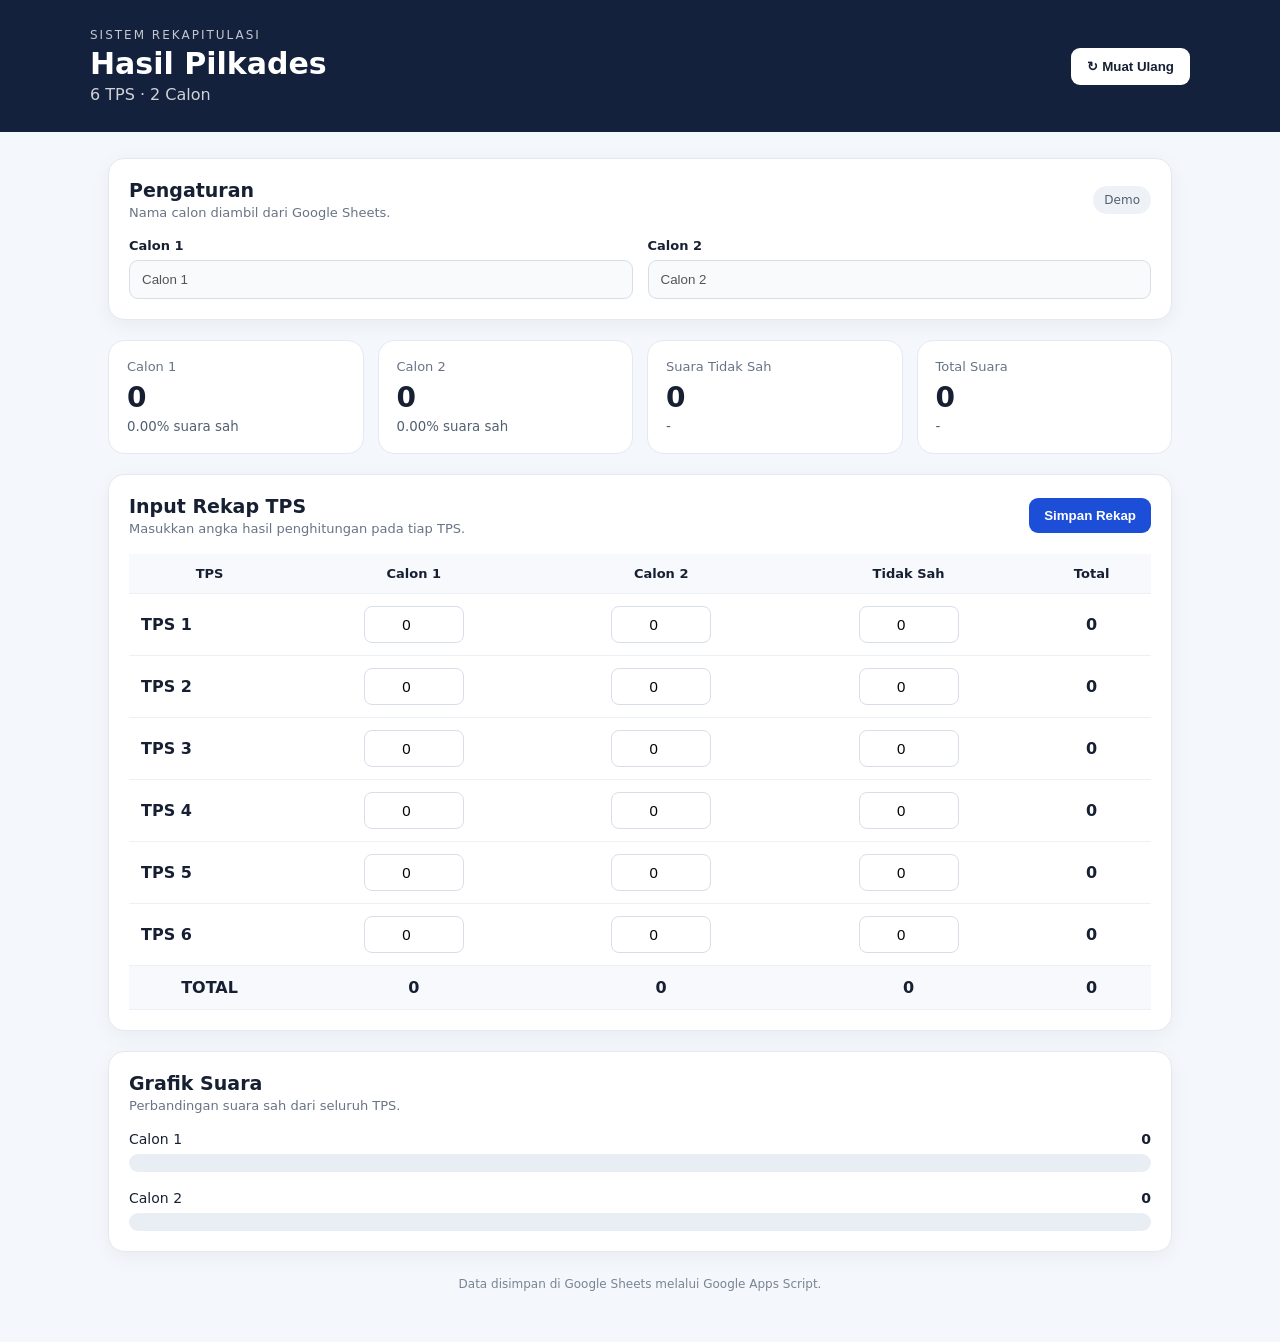
==== index.html @ 2b87ed10 "Add files via upload" ====
<!DOCTYPE html>
<html lang="id">
<head>
  <meta charset="UTF-8">
  <meta name="viewport" content="width=device-width, initial-scale=1.0">
  <title>Rekap Pilkades</title>
  <link rel="stylesheet" href="style.css">
</head>
<body>
  <header class="topbar">
    <div>
      <div class="eyebrow">SISTEM REKAPITULASI</div>
      <h1>Hasil Pilkades</h1>
      <p>6 TPS · 2 Calon</p>
    </div>
    <button id="refreshBtn" class="btn secondary">↻ Muat Ulang</button>
  </header>

  <main class="container">
    <section class="card settings">
      <div class="section-title">
        <div>
          <h2>Pengaturan</h2>
          <p>Nama calon diambil dari Google Sheets.</p>
        </div>
        <span id="status" class="status">Siap</span>
      </div>
      <div class="candidate-settings">
        <label>Calon 1<input id="candidate1" type="text" value="Calon 1" disabled></label>
        <label>Calon 2<input id="candidate2" type="text" value="Calon 2" disabled></label>
      </div>
    </section>

    <section class="summary-grid">
      <div class="summary-card"><span id="label1">Calon 1</span><strong id="sum1">0</strong><small id="pct1">0%</small></div>
      <div class="summary-card"><span id="label2">Calon 2</span><strong id="sum2">0</strong><small id="pct2">0%</small></div>
      <div class="summary-card"><span>Suara Tidak Sah</span><strong id="invalid">0</strong><small>-</small></div>
      <div class="summary-card"><span>Total Suara</span><strong id="grandTotal">0</strong><small>-</small></div>
    </section>

    <section class="card">
      <div class="section-title">
        <div>
          <h2>Input Rekap TPS</h2>
          <p>Masukkan angka hasil penghitungan pada tiap TPS.</p>
        </div>
        <button id="saveBtn" class="btn primary">Simpan Rekap</button>
      </div>

      <div class="table-wrap">
        <table>
          <thead>
            <tr>
              <th>TPS</th>
              <th id="th1">Calon 1</th>
              <th id="th2">Calon 2</th>
              <th>Tidak Sah</th>
              <th>Total</th>
            </tr>
          </thead>
          <tbody id="rows"></tbody>
          <tfoot>
            <tr>
              <th>TOTAL</th>
              <th id="foot1">0</th>
              <th id="foot2">0</th>
              <th id="footInvalid">0</th>
              <th id="footTotal">0</th>
            </tr>
          </tfoot>
        </table>
      </div>
    </section>

    <section class="card">
      <div class="section-title">
        <div>
          <h2>Grafik Suara</h2>
          <p>Perbandingan suara sah dari seluruh TPS.</p>
        </div>
      </div>
      <div class="bars">
        <div class="bar-group">
          <div class="bar-meta"><span id="barLabel1">Calon 1</span><b id="barValue1">0</b></div>
          <div class="bar-track"><div id="bar1" class="bar"></div></div>
        </div>
        <div class="bar-group">
          <div class="bar-meta"><span id="barLabel2">Calon 2</span><b id="barValue2">0</b></div>
          <div class="bar-track"><div id="bar2" class="bar"></div></div>
        </div>
      </div>
    </section>

    <p class="footer-note">Data disimpan di Google Sheets melalui Google Apps Script.</p>
  </main>

  <div id="toast" class="toast"></div>
  <script src="app.js"></script>
</body>
</html>
---- style.css ----
*{box-sizing:border-box}body{margin:0;font-family:Inter,system-ui,-apple-system,BlinkMacSystemFont,"Segoe UI",sans-serif;background:#f4f7fb;color:#172033}.topbar{background:#14213d;color:white;padding:28px max(20px,calc((100% - 1100px)/2));display:flex;justify-content:space-between;align-items:center;gap:20px}.eyebrow{font-size:12px;letter-spacing:2px;opacity:.75}.topbar h1{margin:4px 0;font-size:30px}.topbar p{margin:0;opacity:.8}.container{max-width:1100px;margin:26px auto;padding:0 18px}.card{background:white;border:1px solid #e4e9f0;border-radius:16px;padding:20px;margin-bottom:20px;box-shadow:0 5px 20px rgba(20,33,61,.05)}.section-title{display:flex;justify-content:space-between;align-items:center;gap:15px;margin-bottom:18px}.section-title h2{font-size:19px;margin:0 0 4px}.section-title p{margin:0;color:#697386;font-size:13px}.status{padding:7px 11px;border-radius:99px;background:#eef2f7;color:#526071;font-size:12px}.candidate-settings{display:grid;grid-template-columns:1fr 1fr;gap:15px}.candidate-settings label{font-size:13px;font-weight:700}.candidate-settings input{width:100%;margin-top:7px;padding:11px 12px;border:1px solid #d8dee8;border-radius:9px;background:#f8fafc}.summary-grid{display:grid;grid-template-columns:repeat(4,1fr);gap:14px;margin-bottom:20px}.summary-card{background:white;border:1px solid #e4e9f0;border-radius:16px;padding:18px}.summary-card span{display:block;color:#697386;font-size:13px}.summary-card strong{display:block;font-size:28px;margin:7px 0 2px}.summary-card small{color:#526071}.table-wrap{overflow-x:auto}table{width:100%;border-collapse:collapse;min-width:650px}th,td{border-bottom:1px solid #edf0f4;padding:12px;text-align:center}thead th{background:#f7f9fc;font-size:13px}tbody th{text-align:left}tfoot th{background:#f7f9fc}.number-input{width:100px;padding:9px;border:1px solid #d8dee8;border-radius:8px;text-align:center;font-size:15px}.row-total{font-weight:700}.btn{border:0;border-radius:9px;padding:10px 15px;font-weight:700;cursor:pointer}.primary{background:#1d4ed8;color:white}.secondary{background:white;color:#172033;border:1px solid rgba(255,255,255,.35)}.btn:disabled{opacity:.55;cursor:not-allowed}.bars{display:grid;gap:18px}.bar-meta{display:flex;justify-content:space-between;margin-bottom:7px;font-size:14px}.bar-track{height:18px;background:#e9eef5;border-radius:99px;overflow:hidden}.bar{height:100%;width:0;background:#1d4ed8;border-radius:99px;transition:width .3s}.footer-note{text-align:center;color:#7a8494;font-size:12px;padding:5px 0 25px}.toast{position:fixed;right:20px;bottom:20px;background:#172033;color:white;padding:12px 16px;border-radius:10px;opacity:0;transform:translateY(10px);transition:.2s;pointer-events:none}.toast.show{opacity:1;transform:none}@media(max-width:750px){.topbar{align-items:flex-start}.topbar h1{font-size:25px}.summary-grid{grid-template-columns:1fr 1fr}.candidate-settings{grid-template-columns:1fr}.section-title{align-items:flex-start;flex-direction:column}.section-title .btn{width:100%}}@media(max-width:430px){.summary-grid{grid-template-columns:1fr}.topbar{flex-direction:column}.secondary{width:100%}}
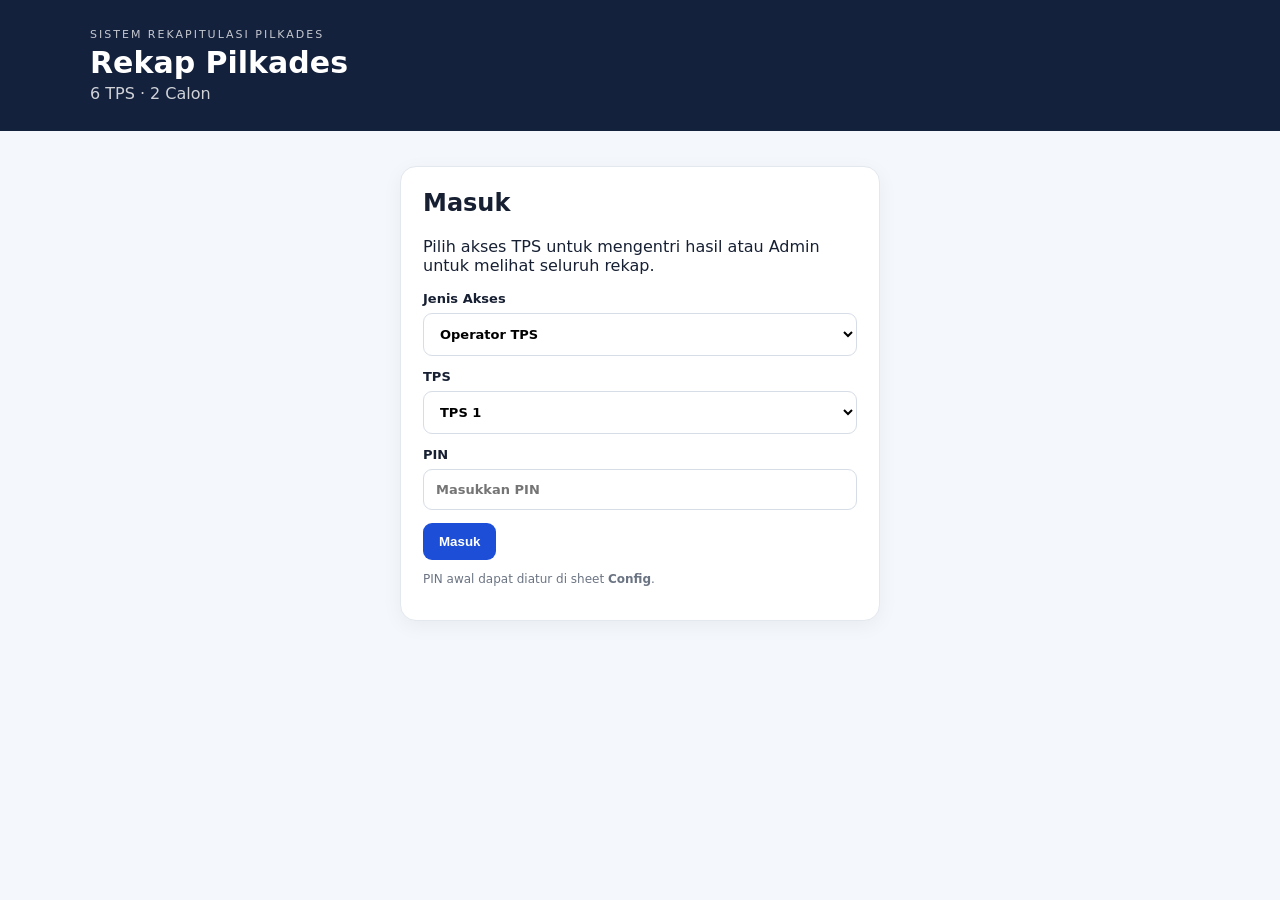
==== commit d24dbfd8: "Add files via upload" ====
--- a/index.html
+++ b/index.html
@@ -1,100 +1,70 @@
 <!DOCTYPE html>
 <html lang="id">
 <head>
-  <meta charset="UTF-8">
-  <meta name="viewport" content="width=device-width, initial-scale=1.0">
-  <title>Rekap Pilkades</title>
-  <link rel="stylesheet" href="style.css">
+<meta charset="UTF-8">
+<meta name="viewport" content="width=device-width,initial-scale=1">
+<title>Rekap Pilkades</title>
+<link rel="stylesheet" href="style.css">
 </head>
 <body>
-  <header class="topbar">
-    <div>
-      <div class="eyebrow">SISTEM REKAPITULASI</div>
-      <h1>Hasil Pilkades</h1>
-      <p>6 TPS · 2 Calon</p>
-    </div>
-    <button id="refreshBtn" class="btn secondary">↻ Muat Ulang</button>
-  </header>
+<header class="topbar">
+  <div><div class="eyebrow">SISTEM REKAPITULASI PILKADES</div><h1>Rekap Pilkades</h1><p>6 TPS · 2 Calon</p></div>
+</header>
 
-  <main class="container">
-    <section class="card settings">
-      <div class="section-title">
-        <div>
-          <h2>Pengaturan</h2>
-          <p>Nama calon diambil dari Google Sheets.</p>
-        </div>
-        <span id="status" class="status">Siap</span>
+<main class="container">
+  <section id="loginCard" class="card login">
+    <h2>Masuk</h2>
+    <p>Pilih akses TPS untuk mengentri hasil atau Admin untuk melihat seluruh rekap.</p>
+    <label>Jenis Akses
+      <select id="role">
+        <option value="tps">Operator TPS</option>
+        <option value="admin">Admin</option>
+      </select>
+    </label>
+    <label id="tpsWrap">TPS
+      <select id="tps">
+        <option value="1">TPS 1</option><option value="2">TPS 2</option><option value="3">TPS 3</option>
+        <option value="4">TPS 4</option><option value="5">TPS 5</option><option value="6">TPS 6</option>
+      </select>
+    </label>
+    <label>PIN <input id="pin" type="password" inputmode="numeric" placeholder="Masukkan PIN"></label>
+    <button id="loginBtn" class="btn primary">Masuk</button>
+    <p class="hint">PIN awal dapat diatur di sheet <b>Config</b>.</p>
+  </section>
+
+  <section id="tpsPanel" hidden>
+    <div class="panel-head"><div><span class="badge" id="tpsBadge">TPS 1</span><h2>Entri Hasil TPS</h2><p id="entryStatus">Belum ada data.</p></div><button class="btn secondary logout">Keluar</button></div>
+    <section class="card">
+      <div class="candidate-grid">
+        <label id="c1Label">Calon 1 <input id="c1" type="number" min="0" step="1" value="0"></label>
+        <label id="c2Label">Calon 2 <input id="c2" type="number" min="0" step="1" value="0"></label>
+        <label>Suara Tidak Sah <input id="invalid" type="number" min="0" step="1" value="0"></label>
       </div>
-      <div class="candidate-settings">
-        <label>Calon 1<input id="candidate1" type="text" value="Calon 1" disabled></label>
-        <label>Calon 2<input id="candidate2" type="text" value="Calon 2" disabled></label>
-      </div>
+      <div class="entry-total">Total suara TPS: <strong id="tpsTotal">0</strong></div>
+      <button id="saveTps" class="btn primary wide">Simpan Hasil TPS</button>
     </section>
+  </section>
 
+  <section id="adminPanel" hidden>
+    <div class="panel-head"><div><span class="badge">ADMIN</span><h2>Dashboard Rekapitulasi</h2><p id="lastUpdate">-</p></div><div class="actions"><button id="refresh" class="btn secondary">↻ Refresh</button><button class="btn secondary logout">Keluar</button></div></div>
     <section class="summary-grid">
-      <div class="summary-card"><span id="label1">Calon 1</span><strong id="sum1">0</strong><small id="pct1">0%</small></div>
-      <div class="summary-card"><span id="label2">Calon 2</span><strong id="sum2">0</strong><small id="pct2">0%</small></div>
-      <div class="summary-card"><span>Suara Tidak Sah</span><strong id="invalid">0</strong><small>-</small></div>
-      <div class="summary-card"><span>Total Suara</span><strong id="grandTotal">0</strong><small>-</small></div>
+      <div class="summary-card"><span id="label1">Calon 1</span><strong id="sum1">0</strong><small id="pct1">0% suara sah</small></div>
+      <div class="summary-card"><span id="label2">Calon 2</span><strong id="sum2">0</strong><small id="pct2">0% suara sah</small></div>
+      <div class="summary-card"><span>Suara Tidak Sah</span><strong id="sumInvalid">0</strong><small>-</small></div>
+      <div class="summary-card"><span>Total Suara</span><strong id="sumTotal">0</strong><small>-</small></div>
     </section>
-
     <section class="card">
-      <div class="section-title">
-        <div>
-          <h2>Input Rekap TPS</h2>
-          <p>Masukkan angka hasil penghitungan pada tiap TPS.</p>
-        </div>
-        <button id="saveBtn" class="btn primary">Simpan Rekap</button>
-      </div>
-
-      <div class="table-wrap">
-        <table>
-          <thead>
-            <tr>
-              <th>TPS</th>
-              <th id="th1">Calon 1</th>
-              <th id="th2">Calon 2</th>
-              <th>Tidak Sah</th>
-              <th>Total</th>
-            </tr>
-          </thead>
-          <tbody id="rows"></tbody>
-          <tfoot>
-            <tr>
-              <th>TOTAL</th>
-              <th id="foot1">0</th>
-              <th id="foot2">0</th>
-              <th id="footInvalid">0</th>
-              <th id="footTotal">0</th>
-            </tr>
-          </tfoot>
-        </table>
-      </div>
+      <h3>Rekap Per TPS</h3>
+      <div class="table-wrap"><table><thead><tr><th>TPS</th><th id="th1">Calon 1</th><th id="th2">Calon 2</th><th>Tidak Sah</th><th>Total</th><th>Status</th></tr></thead><tbody id="adminRows"></tbody><tfoot><tr><th>TOTAL</th><th id="ft1">0</th><th id="ft2">0</th><th id="fti">0</th><th id="ftt">0</th><th id="fts">-</th></tr></tfoot></table></div>
     </section>
-
     <section class="card">
-      <div class="section-title">
-        <div>
-          <h2>Grafik Suara</h2>
-          <p>Perbandingan suara sah dari seluruh TPS.</p>
-        </div>
-      </div>
-      <div class="bars">
-        <div class="bar-group">
-          <div class="bar-meta"><span id="barLabel1">Calon 1</span><b id="barValue1">0</b></div>
-          <div class="bar-track"><div id="bar1" class="bar"></div></div>
-        </div>
-        <div class="bar-group">
-          <div class="bar-meta"><span id="barLabel2">Calon 2</span><b id="barValue2">0</b></div>
-          <div class="bar-track"><div id="bar2" class="bar"></div></div>
-        </div>
-      </div>
+      <h3>Perbandingan Suara Sah</h3>
+      <div class="bars"><div><div class="bar-meta"><span id="barL1">Calon 1</span><b id="barV1">0</b></div><div class="track"><div id="bar1" class="bar"></div></div></div>
+      <div><div class="bar-meta"><span id="barL2">Calon 2</span><b id="barV2">0</b></div><div class="track"><div id="bar2" class="bar"></div></div></div></div>
     </section>
-
-    <p class="footer-note">Data disimpan di Google Sheets melalui Google Apps Script.</p>
-  </main>
-
-  <div id="toast" class="toast"></div>
-  <script src="app.js"></script>
+  </section>
+</main>
+<div id="toast" class="toast"></div>
+<script src="app.js"></script>
 </body>
 </html>
--- a/style.css
+++ b/style.css
@@ -1 +1 @@
-*{box-sizing:border-box}body{margin:0;font-family:Inter,system-ui,-apple-system,BlinkMacSystemFont,"Segoe UI",sans-serif;background:#f4f7fb;color:#172033}.topbar{background:#14213d;color:white;padding:28px max(20px,calc((100% - 1100px)/2));display:flex;justify-content:space-between;align-items:center;gap:20px}.eyebrow{font-size:12px;letter-spacing:2px;opacity:.75}.topbar h1{margin:4px 0;font-size:30px}.topbar p{margin:0;opacity:.8}.container{max-width:1100px;margin:26px auto;padding:0 18px}.card{background:white;border:1px solid #e4e9f0;border-radius:16px;padding:20px;margin-bottom:20px;box-shadow:0 5px 20px rgba(20,33,61,.05)}.section-title{display:flex;justify-content:space-between;align-items:center;gap:15px;margin-bottom:18px}.section-title h2{font-size:19px;margin:0 0 4px}.section-title p{margin:0;color:#697386;font-size:13px}.status{padding:7px 11px;border-radius:99px;background:#eef2f7;color:#526071;font-size:12px}.candidate-settings{display:grid;grid-template-columns:1fr 1fr;gap:15px}.candidate-settings label{font-size:13px;font-weight:700}.candidate-settings input{width:100%;margin-top:7px;padding:11px 12px;border:1px solid #d8dee8;border-radius:9px;background:#f8fafc}.summary-grid{display:grid;grid-template-columns:repeat(4,1fr);gap:14px;margin-bottom:20px}.summary-card{background:white;border:1px solid #e4e9f0;border-radius:16px;padding:18px}.summary-card span{display:block;color:#697386;font-size:13px}.summary-card strong{display:block;font-size:28px;margin:7px 0 2px}.summary-card small{color:#526071}.table-wrap{overflow-x:auto}table{width:100%;border-collapse:collapse;min-width:650px}th,td{border-bottom:1px solid #edf0f4;padding:12px;text-align:center}thead th{background:#f7f9fc;font-size:13px}tbody th{text-align:left}tfoot th{background:#f7f9fc}.number-input{width:100px;padding:9px;border:1px solid #d8dee8;border-radius:8px;text-align:center;font-size:15px}.row-total{font-weight:700}.btn{border:0;border-radius:9px;padding:10px 15px;font-weight:700;cursor:pointer}.primary{background:#1d4ed8;color:white}.secondary{background:white;color:#172033;border:1px solid rgba(255,255,255,.35)}.btn:disabled{opacity:.55;cursor:not-allowed}.bars{display:grid;gap:18px}.bar-meta{display:flex;justify-content:space-between;margin-bottom:7px;font-size:14px}.bar-track{height:18px;background:#e9eef5;border-radius:99px;overflow:hidden}.bar{height:100%;width:0;background:#1d4ed8;border-radius:99px;transition:width .3s}.footer-note{text-align:center;color:#7a8494;font-size:12px;padding:5px 0 25px}.toast{position:fixed;right:20px;bottom:20px;background:#172033;color:white;padding:12px 16px;border-radius:10px;opacity:0;transform:translateY(10px);transition:.2s;pointer-events:none}.toast.show{opacity:1;transform:none}@media(max-width:750px){.topbar{align-items:flex-start}.topbar h1{font-size:25px}.summary-grid{grid-template-columns:1fr 1fr}.candidate-settings{grid-template-columns:1fr}.section-title{align-items:flex-start;flex-direction:column}.section-title .btn{width:100%}}@media(max-width:430px){.summary-grid{grid-template-columns:1fr}.topbar{flex-direction:column}.secondary{width:100%}}+*{box-sizing:border-box}body{margin:0;background:#f4f7fb;color:#172033;font-family:Inter,system-ui,-apple-system,"Segoe UI",sans-serif}.topbar{background:#14213d;color:#fff;padding:28px max(20px,calc((100% - 1100px)/2))}.eyebrow{font-size:11px;letter-spacing:2px;opacity:.75}.topbar h1{margin:4px 0;font-size:30px}.topbar p{margin:0;opacity:.8}.container{max-width:1100px;margin:28px auto;padding:0 18px}.card{background:#fff;border:1px solid #e3e8ef;border-radius:16px;padding:22px;margin-bottom:20px;box-shadow:0 5px 20px #14213d0d}.login{max-width:480px;margin:35px auto}.login h2{margin-top:0}.login>label,.candidate-grid label{display:block;font-size:13px;font-weight:700;margin:13px 0}.login input,.login select,.candidate-grid input{width:100%;margin-top:7px;padding:12px;border:1px solid #d6dde7;border-radius:9px;background:#fff;font:inherit}.hint{font-size:12px;color:#6b7483}.btn{border:0;border-radius:9px;padding:11px 16px;font-weight:700;cursor:pointer}.primary{background:#1d4ed8;color:#fff}.secondary{background:#fff;border:1px solid #cfd7e3;color:#172033}.wide{width:100%;margin-top:20px}.panel-head{display:flex;justify-content:space-between;align-items:center;margin-bottom:16px;gap:15px}.panel-head h2{margin:6px 0 3px}.panel-head p{margin:0;color:#6b7483;font-size:13px}.badge{display:inline-block;padding:5px 9px;border-radius:99px;background:#eaf0ff;color:#1d4ed8;font-size:11px;font-weight:800}.actions{display:flex;gap:8px}.candidate-grid{display:grid;grid-template-columns:repeat(3,1fr);gap:14px}.entry-total{padding:14px;background:#f6f8fb;border-radius:10px;text-align:center}.summary-grid{display:grid;grid-template-columns:repeat(4,1fr);gap:14px;margin-bottom:20px}.summary-card{background:#fff;border:1px solid #e3e8ef;border-radius:16px;padding:18px}.summary-card span{display:block;color:#6b7483;font-size:13px}.summary-card strong{display:block;font-size:28px;margin:6px 0}.summary-card small{color:#687385}.table-wrap{overflow:auto}table{width:100%;min-width:720px;border-collapse:collapse}th,td{padding:12px;border-bottom:1px solid #edf0f4;text-align:center}thead th,tfoot th{background:#f7f9fc;font-size:13px}tbody th{text-align:left}.ok{font-size:12px;font-weight:700}.pending{font-size:12px;color:#8a6b00}.bars{display:grid;gap:18px}.bar-meta{display:flex;justify-content:space-between;margin-bottom:7px}.track{height:18px;background:#e9eef5;border-radius:99px;overflow:hidden}.bar{height:100%;width:0;background:#1d4ed8;border-radius:99px;transition:.3s}.toast{position:fixed;right:20px;bottom:20px;background:#172033;color:#fff;padding:12px 16px;border-radius:10px;opacity:0;transition:.2s}.toast.show{opacity:1}body .hidden{display:none!important}@media(max-width:760px){.candidate-grid,.summary-grid{grid-template-columns:1fr}.panel-head{align-items:flex-start;flex-direction:column}.actions{width:100%}.actions .btn{flex:1}.topbar h1{font-size:25px}}
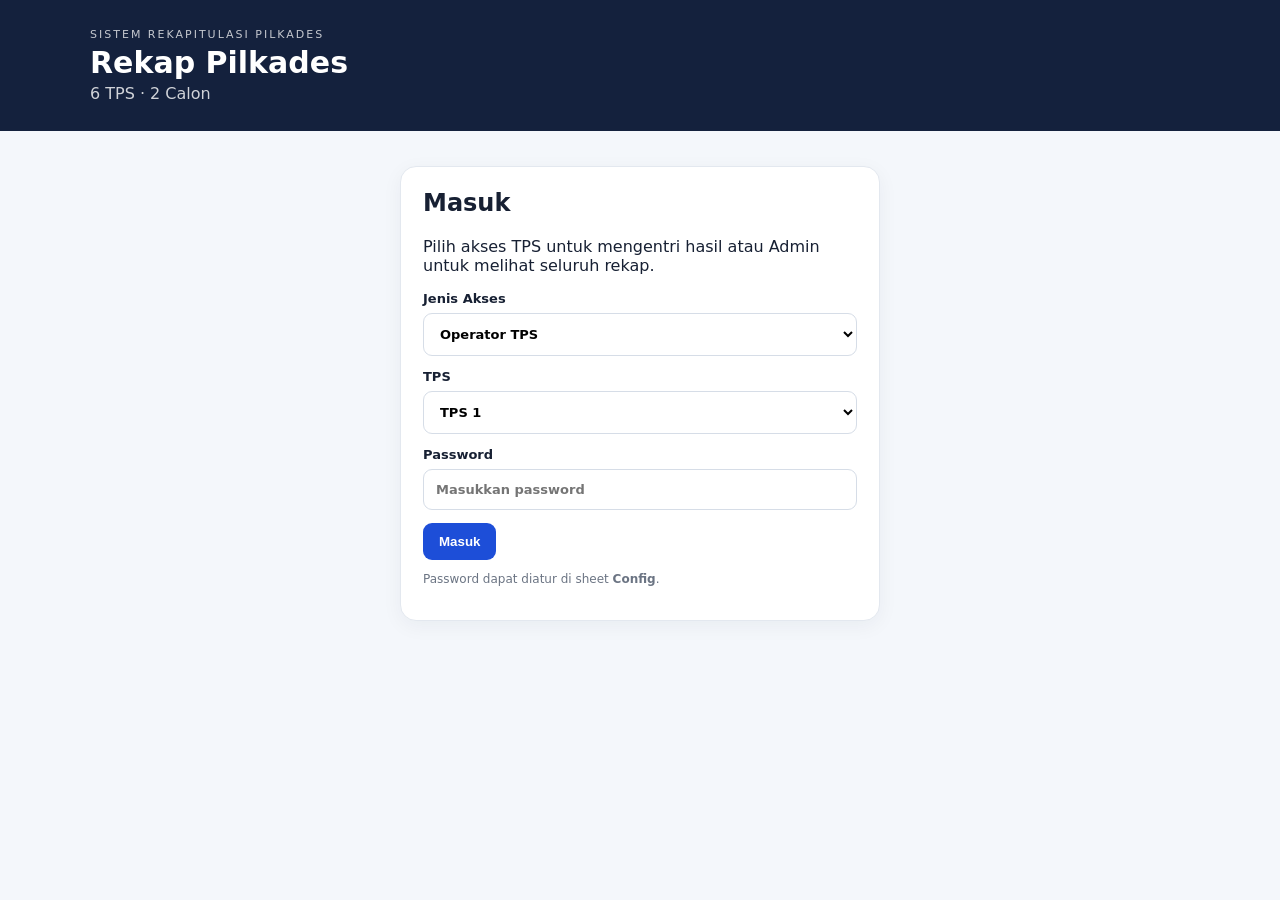
==== commit a415e10d: "Add files via upload" ====
--- a/index.html
+++ b/index.html
@@ -27,9 +27,9 @@
         <option value="4">TPS 4</option><option value="5">TPS 5</option><option value="6">TPS 6</option>
       </select>
     </label>
-    <label>PIN <input id="pin" type="password" inputmode="numeric" placeholder="Masukkan PIN"></label>
+    <label>Password <input id="password" type="password" autocomplete="current-password" placeholder="Masukkan password"></label>
     <button id="loginBtn" class="btn primary">Masuk</button>
-    <p class="hint">PIN awal dapat diatur di sheet <b>Config</b>.</p>
+    <p class="hint">Password dapat diatur di sheet <b>Config</b>.</p>
   </section>
 
   <section id="tpsPanel" hidden>
